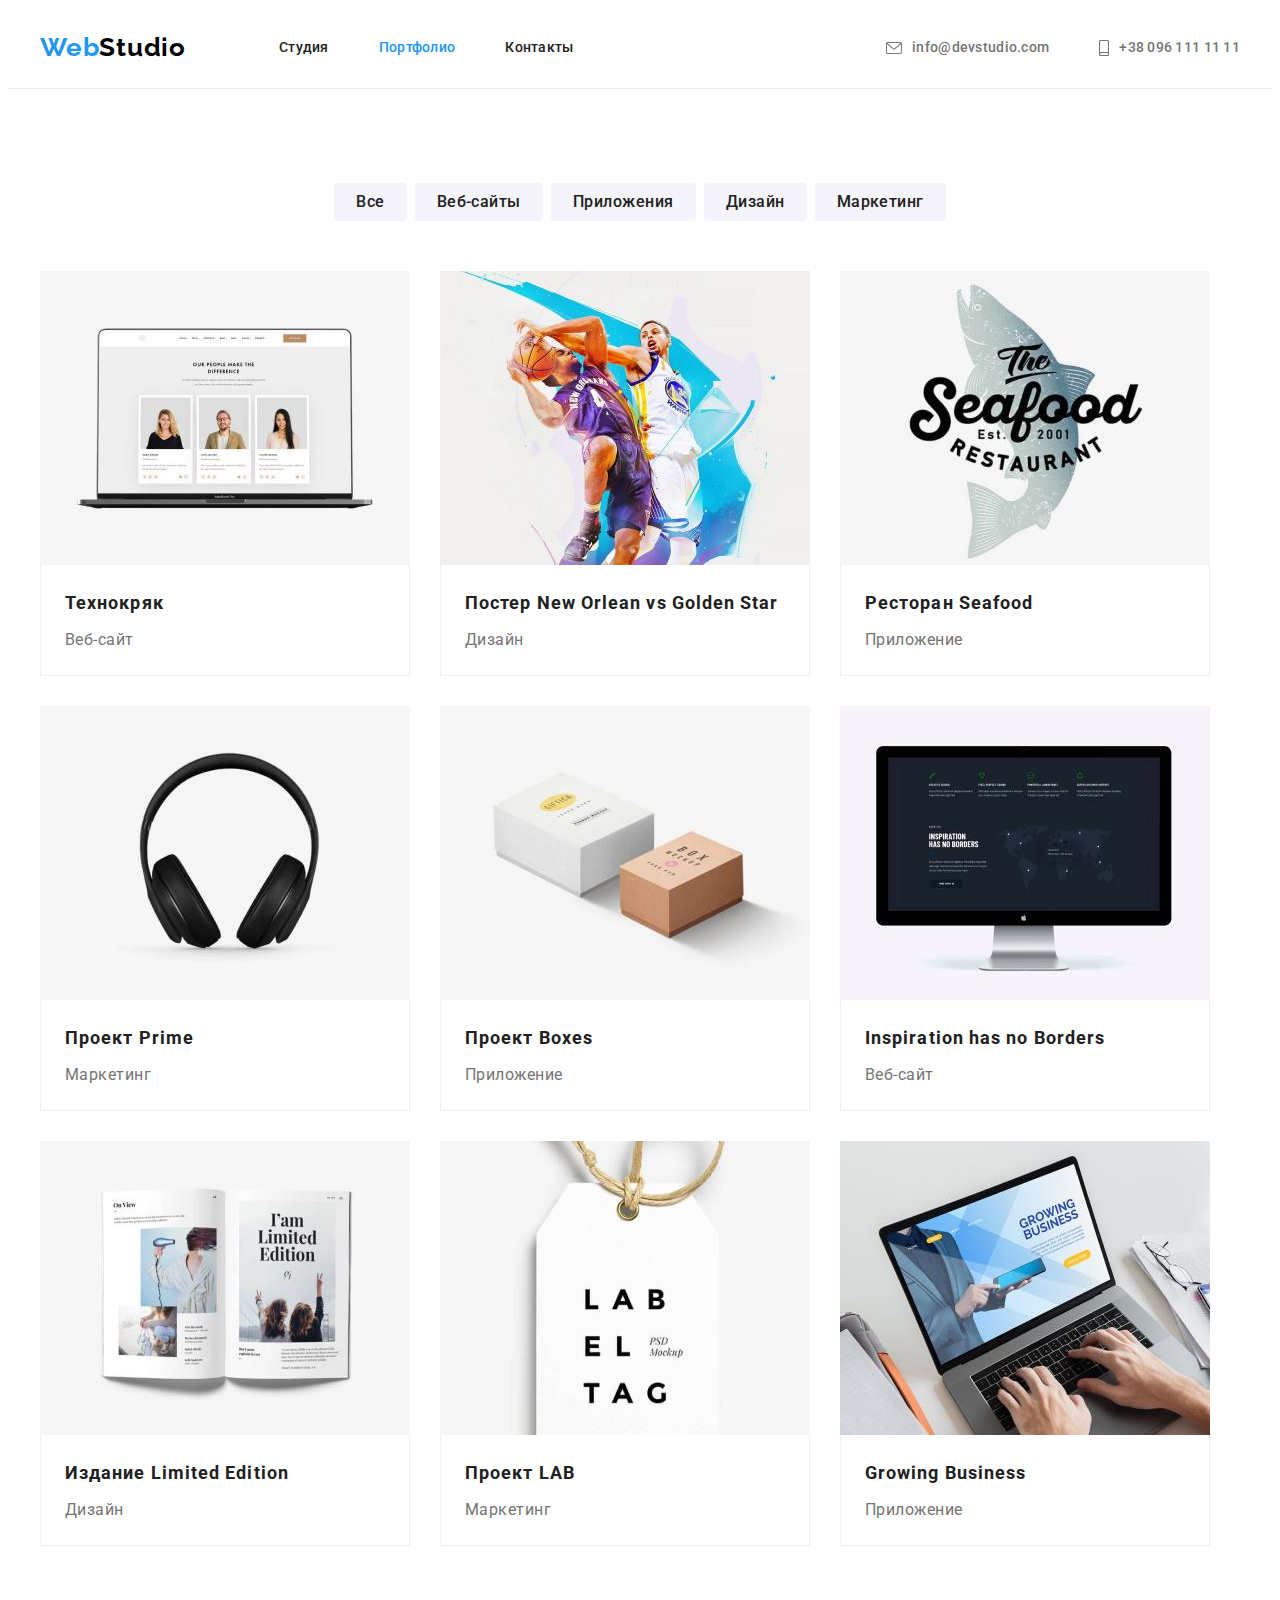
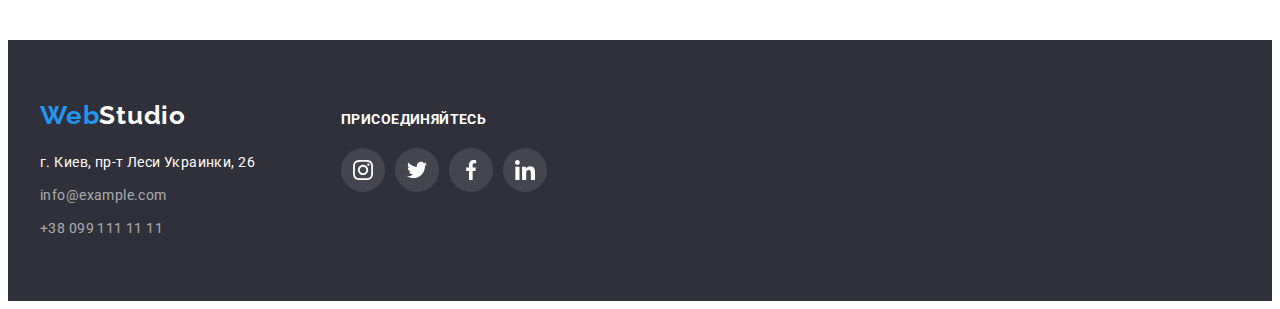
==== portfolio.html @ d55b0d4e "Создает репозиторий для дз 5" ====
<!doctype html>
<html lang="ru">

<head>
    <meta charset="UTF-8">
    <meta http-equiv="X-UA-Compatible" content="IE=edge">
    <meta name="viewport" content="width=device-width, initial-scale=1.0">
    <title>Портфолио</title>
    <link rel="preconnect" href="https://fonts.googleapis.com">
    <link rel="preconnect" href="https://fonts.gstatic.com" crossorigin>
    <link
        href="https://fonts.googleapis.com/css2?family=Raleway:wght@700&family=Roboto:wght@400;500;700;900&display=swap"
        rel="stylesheet">
    <link rel="stylesheet" href="https://cdnjs.cloudflare.com/ajax/libs/modern-normalize/1.1.0/modern-normalize.min.css"
        integrity="sha512-wpPYUAdjBVSE4KJnH1VR1HeZfpl1ub8YT/NKx4PuQ5NmX2tKuGu6U/JRp5y+Y8XG2tV+wKQpNHVUX03MfMFn9Q=="
        crossorigin="anonymous" referrerpolicy="no-referrer" />
    <link rel="stylesheet" href="./css/styles.css">
</head>

<body>
    <header class="header">
        <div class="container header-container">
            <nav class="header-nav">
                <a class="link logo" href="./">Web<span class="logo-header">Studio</span></a>
                <ul class="list header-site-nav">
                    <li class="header-item"><a class="link header-link" href="./index.html">Студия</a></li>
                    <li class="header-item"><a class="link header-link current" href="">Портфолио</a></li>
                    <li class="header-item"><a class="link header-link" href="">Контакты</a></li>
                </ul>
            </nav>
            <ul class="list header-contacts">
                <li class="header-item">
                    <a class="link header-link" href="mailto:info@devstudio.com">
                        <svg class="contacts-icon" width="16" height="12">
                            <use href="./images/icons.svg#envelope"></use>
                        </svg>
                        info@devstudio.com</a>
                </li>
                <li class="header-item">
                    <a class="link header-link" href="tel:+380961111111">
                        <svg class="contacts-icon" width="10" height="16">
                            <use href="./images/icons.svg#smartphone"></use>
                        </svg>
                        +38 096 111 11 11</a>
                </li>
            </ul>
        </div>
    </header>
    <main>
        <!-- Наши работы -->
        <section class="section-works">
            <div class="container works-container">
                <h1 class="visually-hidden" >Наши работы</h1>
                <ul class="list list-btn-works">
                    <li class="button-works-item"><button class="button-works" type="button">Все</button></li>
                    <li class="button-works-item"><button class="button-works" type="button">Веб-сайты</button></li>
                    <li class="button-works-item"><button class="button-works" type="button">Приложения</button></li>
                    <li class="button-works-item"><button class="button-works" type="button">Дизайн</button></li>
                    <li class="button-works-item"><button class="button-works" type="button">Маркетинг</button></li>
                </ul>
                <ul class="list list-works">
                    <li class="cards-works-item">
                        <a class="link link-works" href="">
                            <img src="./images/works-img-1.jpg" alt="открытый ноутбук" width="370" height="294">
                            <div class="cards-works-text">
                                <h2 class="title-works">Технокряк</h2>
                                <p class="text-works">Веб-сайт</p>
                            </div>
                        </a>
                    </li>
                    <li class="cards-works-item">
                        <a class="link link-works" href="">
                            <img src="./images/works-img-2.jpg" alt="два человека играют в баскетбол" width="370" height="294">
                            <div class="cards-works-text">
                                <h2 class="title-works">Постер New Orlean vs Golden Star</h2>
                                <p class="text-works">Дизайн</p>
                            </div>
                        </a>
                    </li>
                    <li class="cards-works-item">
                        <a class="link link-works" href="">
                            <img src="./images/works-img-3.jpg" alt="логотип ресторана на фоне рыбы" width="370" height="294">
                            <div class="cards-works-text">
                                <h2 class="title-works">Ресторан Seafood</h2>
                                <p class="text-works">Приложение</p>
                            </div>
                        </a>
                    </li>
                    <li class="cards-works-item">
                        <a class="link link-works" href="">
                            <img src="./images/works-img-4.jpg" alt="наушники" width="370" height="294">
                            <div class="cards-works-text">
                                <h2 class="title-works">Проект Prime</h2>
                                <p class="text-works">Маркетинг</p>
                            </div>
                        </a>
                    </li>
                    <li class="cards-works-item">
                        <a class="link link-works" href="">
                            <img src="./images/works-img-5.jpg" alt="две коробки" width="370" height="294">
                            <div class="cards-works-text">
                                <h2 class="title-works">Проект Boxes</h2>
                                <p class="text-works">Приложение</p>
                            </div>
                        </a>
                    </li>
                    <li class="cards-works-item">
                        <a class="link link-works" href="">
                            <img src="./images/works-img-6.jpg" alt="монитор" width="370" height="294">
                            <div class="cards-works-text">
                                <h2 class="title-works" lang="en">Inspiration has no Borders</h2>
                                <p class="text-works">Веб-сайт</p>
                            </div>
                        </a>
                    </li>
                    <li class="cards-works-item">
                        <a class="link link-works" href="">
                            <img src="./images/works-img-7.jpg" alt="открытые страницы журнала" width="370" height="294">
                            <div class="cards-works-text">
                                <h2 class="title-works">Издание Limited Edition</h2>
                                <p class="text-works">Дизайн</p>
                            </div>
                        </a>
                    </li>
                    <li class="cards-works-item">
                        <a class="link link-works" href="">
                            <img src="./images/works-img-8.jpg" alt="бирка" width="370" height="294">
                            <div class="cards-works-text">
                                <h2 class="title-works">Проект LAB</h2>
                                <p class="text-works">Маркетинг</p>
                            </div>
                        </a>
                    </li>
                    <li class="cards-works-item">
                        <a class="link link-works" href="">
                            <img src="./images/works-img-9.jpg" alt="руки на клавиатуре ноутбука" width="370" height="294">
                            <div class="cards-works-text">
                                <h2 class="title-works" lang="en">Growing Business</h2>
                                <p class="text-works">Приложение</p>
                            </div>
                        </a>
                    </li>
                </ul>
            </div>
        </section>
    </main>
    <!-- Футер -->
    <footer class="footer">
        <div class="container footer-container">
            <div class="footer-adress">
                <a class="link logo" href="./">Web<span class="logo-footer">Studio</span></a>
                <address>
                    <ul class="list footer-contacts">
                        <li class="footer-contacts-bottom"><a class="link" href="https://goo.gl/maps/1StMXvGL2Qj9idB2A"
                                target="_blank" rel="noopener noreferrer">г. Киев, пр-т Леси Украинки, 26</a></li>
                        <li class="footer-contacts-bottom"><a class="link contacts"
                                href="mailto:info@example.com">info@example.com</a></li>
                        <li class="footer-contacts-bottom"><a class="link contacts" href="tel:+380991111111">+38 099 111 11
                                11</a></li>
                    </ul>
                </address>
            </div>
            <div class="footer-social">
                <h3 class="footer-social-title">Присоединяйтесь</h3>
                <ul class="list footer-social-list">
                    <li class="footer-social-item">
                        <a class="footer-social-link" href="">
                            <svg class="footer-social-icon" width="20" height="20">
                                <use href="./images/icons.svg#instagram"></use>
                            </svg>
                        </a>
                    </li>
                    <li class="footer-social-item">
                        <a class="footer-social-link" href="">
                            <svg class="footer-social-icon" width="20" height="20">
                                <use href="./images/icons.svg#twitter"></use>
                            </svg>
                        </a>
                    </li>
                    <li class="footer-social-item">
                        <a class="footer-social-link" href="">
                            <svg class="footer-social-icon" width="20" height="20">
                                <use href="./images/icons.svg#facebook"></use>
                            </svg>
                        </a>
                    </li>
                    <li class="footer-social-item">
                        <a class="footer-social-link" href="">
                            <svg class="footer-social-icon" width="20" height="20">
                                <use href="./images/icons.svg#linkedin"></use>
                            </svg>
                        </a>
                    </li>
                </ul>
            </div>
        </div>
    </footer>
</body>

</html>
---- css/styles.css ----
:root {
  --background-color: #ffffff;
  --second-background-color: #2f303a;
  --third-backgroud-color: #f5f4fa;
  --logo-text-color: #2196f3;
  --logo-text-color-first: #000000;
  --logo-text-color-second: #ffffff;
  --main-title-color: #ffffff;
  --second-title-color: #212121;
  --main-text-color: #757575;
  --second-text-color: rgba(255, 255, 255, 0.6);
  --accent-color: #2196f3;
  --background-btn-color: #2196f3;
  --text-btn-color: #ffffff;
  --header-text-color: #212121;
  --portfolio-btn-text-color: #212121;
  --portfolio-btn-background-color: #f5f4fa;
  --portfolio-btn-accent-text-color: #ffffff;
  --portfolio-btn-accent-background-color: #2196f3;
  --header-border-color: #ececec;
  --portfolio-border-color: #eeeeee;
  --footer-text-color: #ffffff;
}

p,
h1,
h2,
h3,
h4,
h5,
h6 {
  margin: 0;
}
ul {
  margin: 0;
  padding: 0;
}
img {
  display: block;
}

.container {
  width: 1200px;
  padding-left: 15px;
  padding-right: 15px;
  margin: 0 auto;
}

body {
  background-color: var(--background-color);
  font-family: 'Roboto', sans-serif;
  color: var(--main-text-color);
}

/* --------------------General---------------- */
.list {
  list-style: none;
}

.link {
  text-decoration: none;
}

.section-title {
  font-weight: 700;
  font-size: 36px;
  line-height: 1.17;
  text-align: center;
  letter-spacing: 0.03em;
  color: var(--second-title-color);
  margin-bottom: 50px;
}

.visually-hidden {
  position: absolute;
  white-space: nowrap;
  width: 1px;
  height: 1px;
  overflow: hidden;
  border: 0;
  padding: 0;
  clip: rect(0 0 0 0);
  clip-path: inset(50%);
  margin: -1px;
}

/* -----------------------Logo------------------ */
.logo {
  font-family: Raleway;
  font-weight: 700;
  font-size: 26px;
  line-height: 1.19;
  letter-spacing: 0.03em;
  color: var(--logo-text-color);
  display: block;
}

.logo-header {
  color: var(--logo-text-color-first);
  margin-right: 93px;
}

.logo-footer {
  color: var(--logo-text-color-second);
}

/* -------------------------Button-------------- */
.button-hero {
  font-family: inherit;
  font-weight: 700;
  font-size: 16px;
  line-height: 1.88;
  text-align: center;
  letter-spacing: 0.06em;
  color: var(--text-btn-color);
  background-color: var(--background-btn-color);

  min-width: 200px;
  border-radius: 4px;
  border: 0;
  padding: 10px 32px;
  margin: 0;
}

.button-hero:hover,
.button-hero:focus {
  cursor: pointer;
}

.button-works {
  font-family: inherit;
  font-weight: 500;
  font-size: 16px;
  line-height: 1.63;
  text-align: center;
  letter-spacing: 0.03em;
  color: var(--portfolio-btn-text-color);
  background-color: var(--portfolio-btn-background-color);

  max-width: 145px;
  border-radius: 4px;
  border: 0;
  padding: 6px 22px;
}

.button-works:hover,
.button-works:focus {
  color: var(--portfolio-btn-accent-text-color);
  background-color: var(--portfolio-btn-accent-background-color);
  box-shadow: 0 4px 4px 0 rgba(0, 0, 0, 0.25);
  cursor: pointer;
}

/*----------------------------INDEX.HTML----------------------*/

/* ---------------------------Header--------------- */

.header {
  border-bottom-width: 1px;
  border-bottom-style: solid;
  border-bottom-color: var(--header-border-color);
}

.header-site-nav {
  display: flex;
}

.header-nav {
  display: flex;
  align-items: center;
}

.header-nav .logo {
  padding-top: 24px;
  padding-bottom: 25px;
}

.header-container {
  display: flex;
  align-items: center;
}

.header-contacts {
  display: flex;
  margin-left: auto;
}

.header-item:not(:last-child) {
  margin-right: 50px;
}

.header-link {
  padding-top: 32px;
  padding-bottom: 32px;
  display: flex;
  align-items: center;
  justify-content: center;
}

.header-site-nav .link {
  font-weight: 500;
  font-size: 14px;
  line-height: 1.14;
  letter-spacing: 0.02em;
  color: var(--header-text-color);
}
.header-site-nav .link:hover,
.header-site-nav .link:focus {
  color: var(--accent-color);
}

.header-site-nav .link.current {
  color: var(--accent-color);
}

.header-contacts .link {
  font-weight: 500;
  font-size: 14px;
  line-height: 1.14;
  letter-spacing: 0.02em;
  color: inherit;
}
.header-contacts .link:hover,
.header-contacts .link:focus {
  color: var(--accent-color);
}

.contacts-icon {
  fill: currentColor;
  margin-right: 10px;
}
.contacts-icon:hover,
.contacts-icon:focus {
  fill: currentColor;
}

/* ---------------------------Секция Герой------------ */
.hero {
  padding: 200px 0px;
}

.hero-overlay {
  max-width: 1600px;
  height: 600px;
  margin-left: auto;
  margin-right: auto;
  background-color: #c4c4c4;
  background-image: linear-gradient(rgba(47, 48, 58, 0.4), rgba(47, 48, 58, 0.4)),
    url(../images/Background-Img-hero.jpg);
  background-repeat: no-repeat;
  background-position: center;
  background-size: cover;
}

.hero-container {
  justify-content: center;
  text-align: center;
}

.hero .title {
  font-weight: 900;
  font-size: 44px;
  line-height: 1.36;
  text-align: center;
  letter-spacing: 0.06em;
  text-transform: uppercase;
  color: var(--main-title-color);

  width: 696px;
  margin-right: auto;
  margin-left: auto;
  margin-bottom: 30px;
}

/* ---------------------------Секция Особенности-------- */

.section-features {
  padding: 94px 0;
}

.features-list {
  display: flex;
}

.features-item {
  width: 270px;
}

.features-item:not(:last-child) {
  margin-right: 30px;
  min-height: 251px;
}

.features-list .title {
  font-weight: 700;
  font-size: 14px;
  line-height: 1.14;
  letter-spacing: 0.03em;
  text-transform: uppercase;
  color: var(--second-title-color);
  text-align: left;
  margin-bottom: 10px;
}
.features-list .text {
  font-weight: 400;
  font-size: 14px;
  line-height: 1.71;
  letter-spacing: 0.03em;
  text-align: left;
}

.features-background {
  display: flex;
  height: 120px;
  background-color: var(--third-backgroud-color);
  border-radius: 4px;
  align-items: center;
  justify-content: center;
  margin-bottom: 30px;
}

/* ------------------Секция Чем мы занимаемся------------- */

.section-activity {
  padding-bottom: 94px;
}

.activity-list {
  display: flex;
  flex-wrap: wrap;
}

.activity-item {
  width: 370px;
  margin-right: 30px;
}

.activity-item:nth-child(3n) {
  margin-right: 0;
}

/* ------------------------Секция Наша команда------------ */

.section-team {
  background-color: var(--third-backgroud-color);
  padding: 94px 0;
}

.team-list {
  display: flex;
  flex-wrap: wrap;
  margin-left: -30px;
  margin-bottom: -30px;
}

.team-item {
  width: 270px;
  flex-basis: calc((100% - 4 * 30px) / 4);
  margin-left: 30px;
  margin-bottom: 30px;
  border-bottom-right-radius: 4px;
  border-bottom-left-radius: 4px;
  background-color: #ffffff;
  box-shadow: 0 2px 1px 0 rgba(0, 0, 0, 0.2), 0 1px 1px 0 rgba(0, 0, 0, 0.14),
    0 1px 3px 0 rgba(0, 0, 0, 0.12);
}

.team-item-bottom {
  padding-top: 30px;
  padding-bottom: 30px;
}

.team-list .title {
  font-weight: 500;
  font-size: 16px;
  line-height: 1.19;
  text-align: center;
  letter-spacing: 0.03em;
  margin-bottom: 10px;
  color: var(--second-title-color);
}
.team-list .text {
  font-weight: 400;
  font-size: 16px;
  line-height: 1.19;
  text-align: center;
  letter-spacing: 0.03em;
  margin-bottom: 16px;
}

.team-social-list {
  display: flex;
  justify-content: center;
}

.team-social-item {
  width: 44px;
  height: 44px;
}

.team-social-item:not(:last-child) {
  margin-right: 10px;
}

.team-social-link {
  width: 100%;
  height: 100%;
  background-color: #ffffff;
  display: flex;
  border-radius: 50%;
  align-items: center;
  justify-content: center;
}

.team-social-icon {
  fill: #afb1b8;
}

.team-social-link:hover,
.team-social-link:focus {
  background-color: var(--accent-color);
}

.team-social-link:hover .team-social-icon,
.team-social-link:focus .team-social-icon {
  fill: #ffffff;
}

/* ------------------------Секция Постоянные клиенты------------ */
.section-clients {
  padding: 94px 0;
}

.clients-list {
  display: flex;
  justify-content: center;
}

.clients-item {
  display: block;
  width: 170px;
  height: 92px;
  border: 1px solid #afb1b8;
  border-radius: 4px;
  align-items: center;
  justify-content: center;
}

.clients-item:hover,
.clients-item:focus {
  border: 1px solid var(--accent-color);
}

.clients-item:not(:last-child) {
  margin-right: 30px;
}

.clients-link {
  width: 100%;
  height: 100%;
  display: flex;
  align-items: center;
  justify-content: center;
}

.clients-icon {
  fill: #afb1b8;
}

.clients-link:hover .clients-icon,
.clients-link:focus .clients-icon {
  fill: var(--accent-color);
}

/* ---------------------------Футер------------------------------- */
.footer {
  background-color: var(--second-background-color);
  padding: 60px 0;
}

.footer-container {
  display: flex;
  align-items: baseline;
}

.footer-adress {
  margin-right: 70px;
}

.footer-adress .logo {
  margin-bottom: 20px;
}

.footer-contacts {
  width: 231px;
  margin-right: auto;
}

.footer-contacts-bottom:not(:last-child) {
  margin-bottom: 9px;
}

.footer-contacts .link {
  font-style: normal;
  font-weight: 400;
  font-size: 14px;
  line-height: 1.71;
  letter-spacing: 0.03em;
  color: #ffffff;
}
.footer-contacts .link:hover,
.footer-contacts .link:focus {
  color: var(--accent-color);
}
.footer-contacts .contacts {
  font-style: normal;
  font-weight: 400;
  font-size: 14px;
  line-height: 1.71;
  letter-spacing: 0.03em;
  color: var(--second-text-color);
}
.footer-contacts .contacts:hover,
.footer-contacts .contacts:focus {
  color: var(--accent-color);
}

.footer-social-title {
  font-weight: 700;
  font-size: 14px;
  line-height: 1.14;
  letter-spacing: 0.03em;
  text-transform: uppercase;
  text-align: left;
  color: var(--footer-text-color);
  margin-bottom: 20px;
}

.footer-social {
  width: 206px;
  height: 80px;
}

.footer-social-list {
  display: flex;
  justify-content: center;
}

.footer-social-item {
  width: 44px;
  height: 44px;
}

.footer-social-item:not(:last-child) {
  margin-right: 10px;
}

.footer-social-link {
  width: 100%;
  height: 100%;
  background-color: rgba(255, 255, 255, 0.1);
  display: flex;
  border-radius: 50%;
  align-items: center;
  justify-content: center;
}

.footer-social-icon {
  fill: #ffffff;
}

.footer-social-link:hover,
.footer-social-link:focus {
  background-color: var(--accent-color);
}

.footer-social-link:hover .team-social-icon,
.footer-social-link:focus .team-social-icon {
  fill: #ffffff;
}

/*------------------------------PORTFOLIO.HTML-----------------*/

.section-works {
  padding: 94px 0;
}

.list-btn-works {
  display: flex;
  justify-content: center;
  min-width: 611px;
  margin-bottom: 50px;
}

.button-works-item:not(:last-child) {
  margin-right: 8px;
}

.list-works {
  display: flex;
  flex-wrap: wrap;
  margin-left: -30px;
  margin-bottom: -30px;
}

.cards-works-item {
  width: 370px;
  flex-basis: calc((100% - 9 * 30px) / 9);
  margin-left: 30px;
  margin-bottom: 30px;
}

.cards-works-item:hover,
.cards-works-item:focus {
  box-shadow: 0 4px 4px 0 rgba(0, 0, 0, 0.25);
}

.cards-works-text {
  padding: 20px 24px;
  border-width: 0 1px 1px 1px;
  border-style: solid;
  border-color: var(--portfolio-border-color);
}

.title-works {
  font-weight: 700;
  font-size: 18px;
  line-height: 2;
  letter-spacing: 0.06em;
  color: var(--second-title-color);
  margin-bottom: 4px;
}

.list-works .link-works {
  font-weight: 400;
  font-size: 16px;
  line-height: 1.88;
  letter-spacing: 0.03em;
  color: inherit;
}
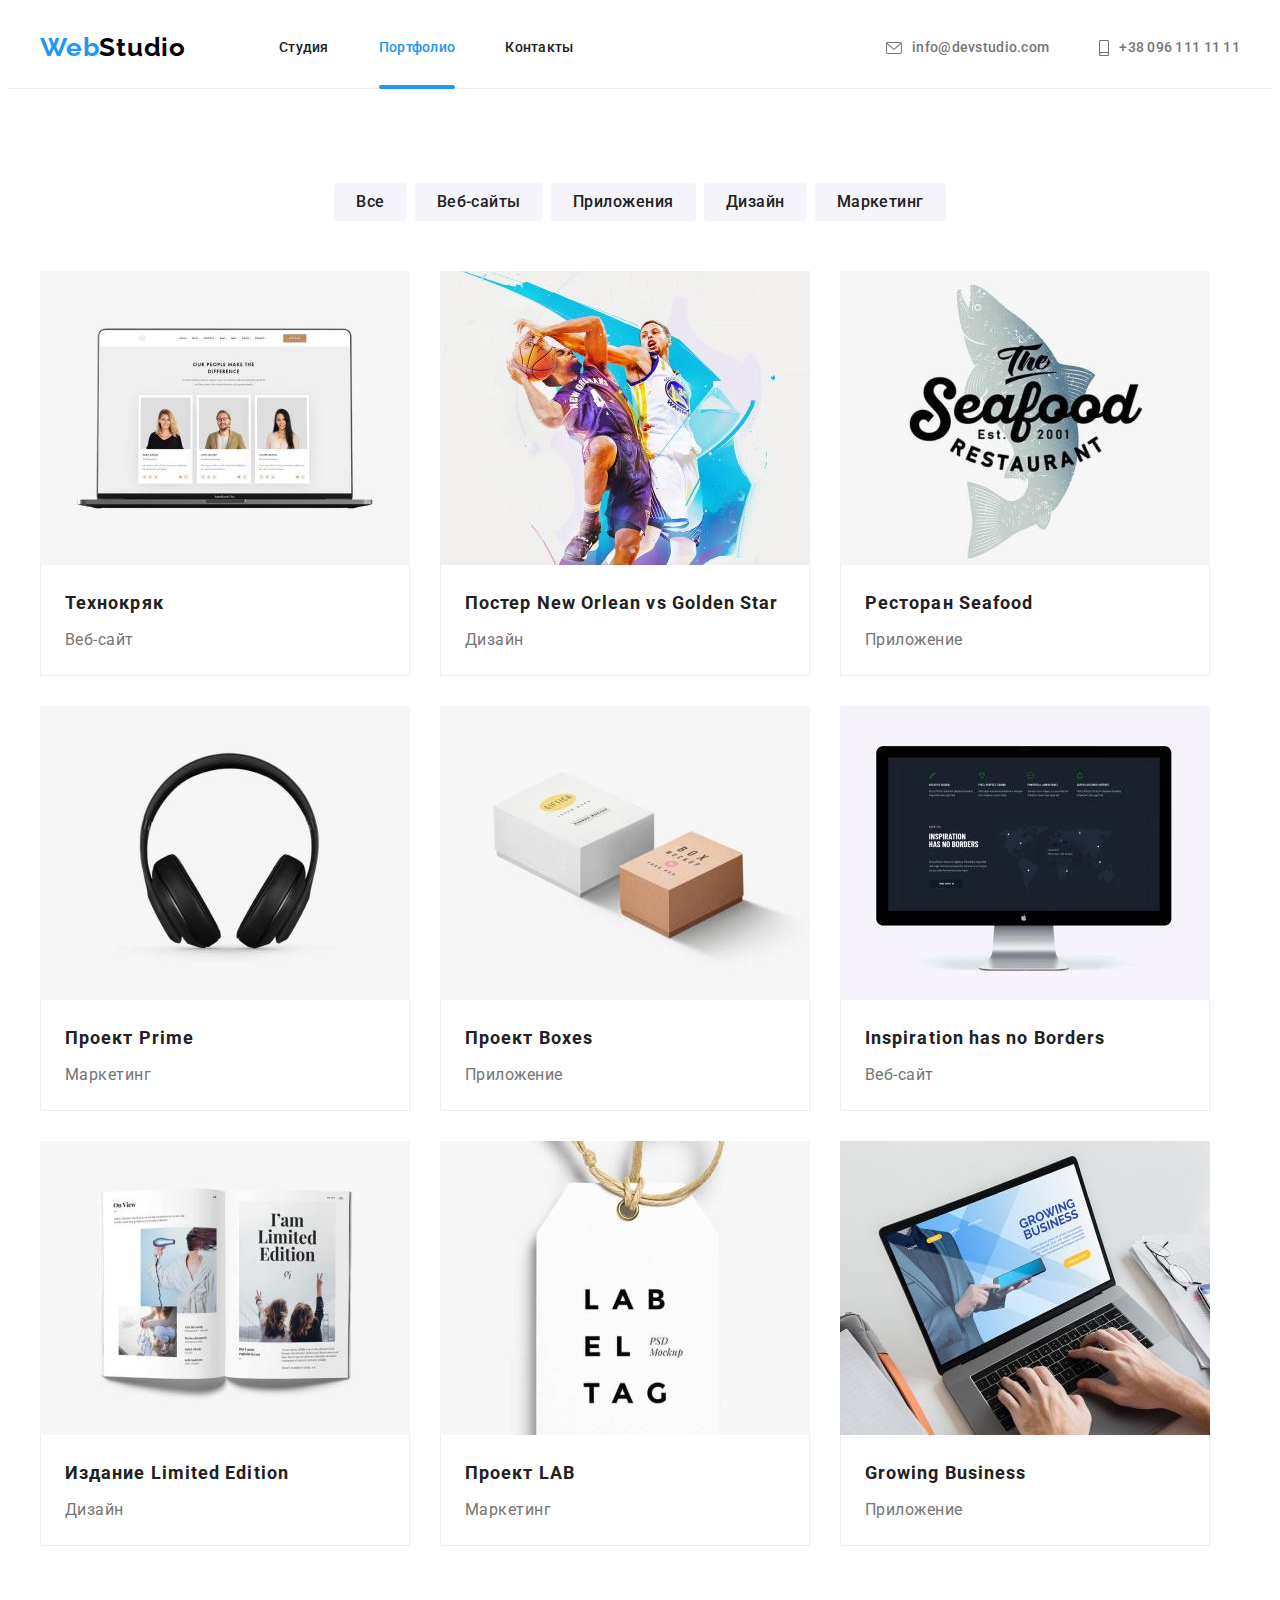
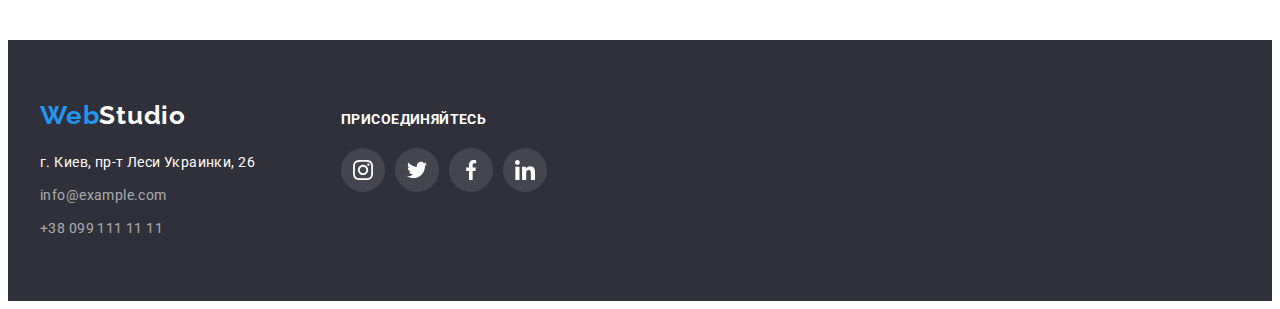
==== commit ae775272: "Добавляет синий оверлей с текстом на карточках страницы Портфолио" ====
--- a/portfolio.html
+++ b/portfolio.html
@@ -61,7 +61,10 @@
                 <ul class="list list-works">
                     <li class="cards-works-item">
                         <a class="link link-works" href="">
-                            <img src="./images/works-img-1.jpg" alt="открытый ноутбук" width="370" height="294">
+                            <div class="cards-works-box">
+                                <img src="./images/works-img-1.jpg" alt="открытый ноутбук" width="370" height="294">
+                                <p class="cards-works-top-text">Технокряк это современная площадка распространения коронавируса. Компании используют эту платформу для цифрового шпионажа и атак на защищённые сервера конкурентов.</p>
+                            </div>
                             <div class="cards-works-text">
                                 <h2 class="title-works">Технокряк</h2>
                                 <p class="text-works">Веб-сайт</p>
@@ -70,7 +73,10 @@
                     </li>
                     <li class="cards-works-item">
                         <a class="link link-works" href="">
-                            <img src="./images/works-img-2.jpg" alt="два человека играют в баскетбол" width="370" height="294">
+                            <div class="cards-works-box">
+                                <img src="./images/works-img-2.jpg" alt="два человека играют в баскетбол" width="370" height="294">
+                                <p class="cards-works-top-text">Технокряк это современная площадка распространения коронавируса. Компании используют эту платформу для цифрового шпионажа и атак на защищённые сервера конкурентов.</p>
+                            </div>
                             <div class="cards-works-text">
                                 <h2 class="title-works">Постер New Orlean vs Golden Star</h2>
                                 <p class="text-works">Дизайн</p>
@@ -79,7 +85,10 @@
                     </li>
                     <li class="cards-works-item">
                         <a class="link link-works" href="">
-                            <img src="./images/works-img-3.jpg" alt="логотип ресторана на фоне рыбы" width="370" height="294">
+                            <div class="cards-works-box">
+                                <img src="./images/works-img-3.jpg" alt="логотип ресторана на фоне рыбы" width="370" height="294">
+                                <p class="cards-works-top-text">Технокряк это современная площадка распространения коронавируса. Компании используют эту платформу для цифрового шпионажа и атак на защищённые сервера конкурентов.</p>
+                            </div>
                             <div class="cards-works-text">
                                 <h2 class="title-works">Ресторан Seafood</h2>
                                 <p class="text-works">Приложение</p>
@@ -88,7 +97,10 @@
                     </li>
                     <li class="cards-works-item">
                         <a class="link link-works" href="">
-                            <img src="./images/works-img-4.jpg" alt="наушники" width="370" height="294">
+                            <div class="cards-works-box">
+                                <img src="./images/works-img-4.jpg" alt="наушники" width="370" height="294">
+                                <p class="cards-works-top-text">Технокряк это современная площадка распространения коронавируса. Компании используют эту платформу для цифрового шпионажа и атак на защищённые сервера конкурентов.</p>
+                            </div>
                             <div class="cards-works-text">
                                 <h2 class="title-works">Проект Prime</h2>
                                 <p class="text-works">Маркетинг</p>
@@ -97,7 +109,10 @@
                     </li>
                     <li class="cards-works-item">
                         <a class="link link-works" href="">
-                            <img src="./images/works-img-5.jpg" alt="две коробки" width="370" height="294">
+                            <div class="cards-works-box">
+                                <img src="./images/works-img-5.jpg" alt="две коробки" width="370" height="294">
+                                <p class="cards-works-top-text">Технокряк это современная площадка распространения коронавируса. Компании используют эту платформу для цифрового шпионажа и атак на защищённые сервера конкурентов.</p>
+                            </div>
                             <div class="cards-works-text">
                                 <h2 class="title-works">Проект Boxes</h2>
                                 <p class="text-works">Приложение</p>
@@ -106,7 +121,10 @@
                     </li>
                     <li class="cards-works-item">
                         <a class="link link-works" href="">
-                            <img src="./images/works-img-6.jpg" alt="монитор" width="370" height="294">
+                            <div class="cards-works-box">
+                                <img src="./images/works-img-6.jpg" alt="монитор" width="370" height="294">
+                                <p class="cards-works-top-text">Технокряк это современная площадка распространения коронавируса. Компании используют эту платформу для цифрового шпионажа и атак на защищённые сервера конкурентов.</p>
+                            </div>
                             <div class="cards-works-text">
                                 <h2 class="title-works" lang="en">Inspiration has no Borders</h2>
                                 <p class="text-works">Веб-сайт</p>
@@ -115,7 +133,10 @@
                     </li>
                     <li class="cards-works-item">
                         <a class="link link-works" href="">
-                            <img src="./images/works-img-7.jpg" alt="открытые страницы журнала" width="370" height="294">
+                            <div class="cards-works-box">
+                                <img src="./images/works-img-7.jpg" alt="открытые страницы журнала" width="370" height="294">
+                                <p class="cards-works-top-text">Технокряк это современная площадка распространения коронавируса. Компании используют эту платформу для цифрового шпионажа и атак на защищённые сервера конкурентов.</p>
+                            </div>
                             <div class="cards-works-text">
                                 <h2 class="title-works">Издание Limited Edition</h2>
                                 <p class="text-works">Дизайн</p>
@@ -124,7 +145,10 @@
                     </li>
                     <li class="cards-works-item">
                         <a class="link link-works" href="">
-                            <img src="./images/works-img-8.jpg" alt="бирка" width="370" height="294">
+                            <div class="cards-works-box">
+                                <img src="./images/works-img-8.jpg" alt="бирка" width="370" height="294">
+                                <p class="cards-works-top-text">Технокряк это современная площадка распространения коронавируса. Компании используют эту платформу для цифрового шпионажа и атак на защищённые сервера конкурентов.</p>
+                            </div>
                             <div class="cards-works-text">
                                 <h2 class="title-works">Проект LAB</h2>
                                 <p class="text-works">Маркетинг</p>
@@ -133,7 +157,10 @@
                     </li>
                     <li class="cards-works-item">
                         <a class="link link-works" href="">
-                            <img src="./images/works-img-9.jpg" alt="руки на клавиатуре ноутбука" width="370" height="294">
+                            <div class="cards-works-box">
+                                <img src="./images/works-img-9.jpg" alt="руки на клавиатуре ноутбука" width="370" height="294">
+                                <p class="cards-works-top-text">Технокряк это современная площадка распространения коронавируса. Компании используют эту платформу для цифрового шпионажа и атак на защищённые сервера конкурентов.</p>
+                            </div>
                             <div class="cards-works-text">
                                 <h2 class="title-works" lang="en">Growing Business</h2>
                                 <p class="text-works">Приложение</p>
--- a/css/styles.css
+++ b/css/styles.css
@@ -9,6 +9,7 @@
   --second-title-color: #212121;
   --main-text-color: #757575;
   --second-text-color: rgba(255, 255, 255, 0.6);
+  --third-text-color: #ffffff;
   --accent-color: #2196f3;
   --background-btn-color: #2196f3;
   --text-btn-color: #ffffff;
@@ -136,6 +137,9 @@
   letter-spacing: 0.03em;
   color: var(--portfolio-btn-text-color);
   background-color: var(--portfolio-btn-background-color);
+  transition: color 250ms cubic-bezier(0.4, 0, 0.2, 1),
+    backgound-color 250ms cubic-bezier(0.4, 0, 0.2, 1),
+    box-shadow 250ms cubic-bezier(0.4, 0, 0.2, 1);
 
   max-width: 145px;
   border-radius: 4px;
@@ -195,6 +199,17 @@
   display: flex;
   align-items: center;
   justify-content: center;
+  position: relative;
+}
+
+.header-link.current::after {
+  content: '';
+  width: 100%;
+  height: 4px;
+  background-color: var(--accent-color);
+  border-radius: 2px;
+  position: absolute;
+  bottom: -1px;
 }
 
 .header-site-nav .link {
@@ -203,6 +218,7 @@
   line-height: 1.14;
   letter-spacing: 0.02em;
   color: var(--header-text-color);
+  transition: color 250ms cubic-bezier(0.4, 0, 0.2, 1);
 }
 .header-site-nav .link:hover,
 .header-site-nav .link:focus {
@@ -219,6 +235,7 @@
   line-height: 1.14;
   letter-spacing: 0.02em;
   color: inherit;
+  transition: color 250ms cubic-bezier(0.4, 0, 0.2, 1);
 }
 .header-contacts .link:hover,
 .header-contacts .link:focus {
@@ -228,6 +245,7 @@
 .contacts-icon {
   fill: currentColor;
   margin-right: 10px;
+  transition: fill 250ms cubic-bezier(0.4, 0, 0.2, 1);
 }
 .contacts-icon:hover,
 .contacts-icon:focus {
@@ -330,6 +348,10 @@
   flex-wrap: wrap;
 }
 
+.activity-card {
+  position: relative;
+}
+
 .activity-item {
   width: 370px;
   margin-right: 30px;
@@ -337,6 +359,27 @@
 
 .activity-item:nth-child(3n) {
   margin-right: 0;
+}
+
+.background-activity-text {
+  display: flex;
+  width: 100%;
+  height: 70px;
+  background-color: rgba(47, 48, 58, 0.8);
+  align-items: center;
+  justify-content: center;
+  position: absolute;
+  bottom: 0;
+}
+
+.activity-text {
+  font-weight: 700;
+  font-size: 14px;
+  line-height: 1.14;
+  text-align: center;
+  letter-spacing: 0.03em;
+  text-transform: uppercase;
+  color: var(--third-text-color);
 }
 
 /* ------------------------Секция Наша команда------------ */
@@ -410,10 +453,12 @@
   border-radius: 50%;
   align-items: center;
   justify-content: center;
+  transition: background-color 250ms cubic-bezier(0.4, 0, 0.2, 1);
 }
 
 .team-social-icon {
   fill: #afb1b8;
+  transition: fill 250ms cubic-bezier(0.4, 0, 0.2, 1);
 }
 
 .team-social-link:hover,
@@ -444,6 +489,7 @@
   border-radius: 4px;
   align-items: center;
   justify-content: center;
+  transition: border 250ms cubic-bezier(0.4, 0, 0.2, 1);
 }
 
 .clients-item:hover,
@@ -465,6 +511,7 @@
 
 .clients-icon {
   fill: #afb1b8;
+  transition: fill 250ms cubic-bezier(0.4, 0, 0.2, 1);
 }
 
 .clients-link:hover .clients-icon,
@@ -507,6 +554,7 @@
   line-height: 1.71;
   letter-spacing: 0.03em;
   color: #ffffff;
+  transition: color 250ms cubic-bezier(0.4, 0, 0.2, 1);
 }
 .footer-contacts .link:hover,
 .footer-contacts .link:focus {
@@ -519,6 +567,7 @@
   line-height: 1.71;
   letter-spacing: 0.03em;
   color: var(--second-text-color);
+  transition: color 250ms cubic-bezier(0.4, 0, 0.2, 1);
 }
 .footer-contacts .contacts:hover,
 .footer-contacts .contacts:focus {
@@ -563,10 +612,12 @@
   border-radius: 50%;
   align-items: center;
   justify-content: center;
+  transition: background-color 250ms cubic-bezier(0.4, 0, 0.2, 1);
 }
 
 .footer-social-icon {
   fill: #ffffff;
+  transition: fill 250ms cubic-bezier(0.4, 0, 0.2, 1);
 }
 
 .footer-social-link:hover,
@@ -608,11 +659,16 @@
   flex-basis: calc((100% - 9 * 30px) / 9);
   margin-left: 30px;
   margin-bottom: 30px;
+  transition: box-shadow 250ms cubic-bezier(0.4, 0, 0.2, 1);
 }
 
 .cards-works-item:hover,
 .cards-works-item:focus {
   box-shadow: 0 4px 4px 0 rgba(0, 0, 0, 0.25);
+}
+.cards-works-item:hover .cards-works-top-text,
+.cards-works-item:focus .cards-works-top-text {
+  transform: translate(0);
 }
 
 .cards-works-text {
@@ -638,3 +694,32 @@
   letter-spacing: 0.03em;
   color: inherit;
 }
+
+.cards-works-box {
+  position: relative;
+  overflow: hidden;
+}
+
+.cards-works-top-text {
+  font-weight: 400;
+  font-size: 18px;
+  line-height: 1.56;
+  letter-spacing: 0.03em;
+  color: var(--third-text-color);
+  padding: 63px 24px;
+  background-color: rgba(33, 150, 243, 0.9);
+
+  position: absolute;
+  top: 0;
+  left: 0;
+  overflow: auto;
+  height: 100%;
+  transform: translateY(100%);
+  transition: transform 250ms cubic-bezier(0.4, 0, 0.2, 1);
+
+  /*opacity: 0;*/
+}
+
+.cards-works-top-text:hover {
+  /*opacity: 1;*/
+}
